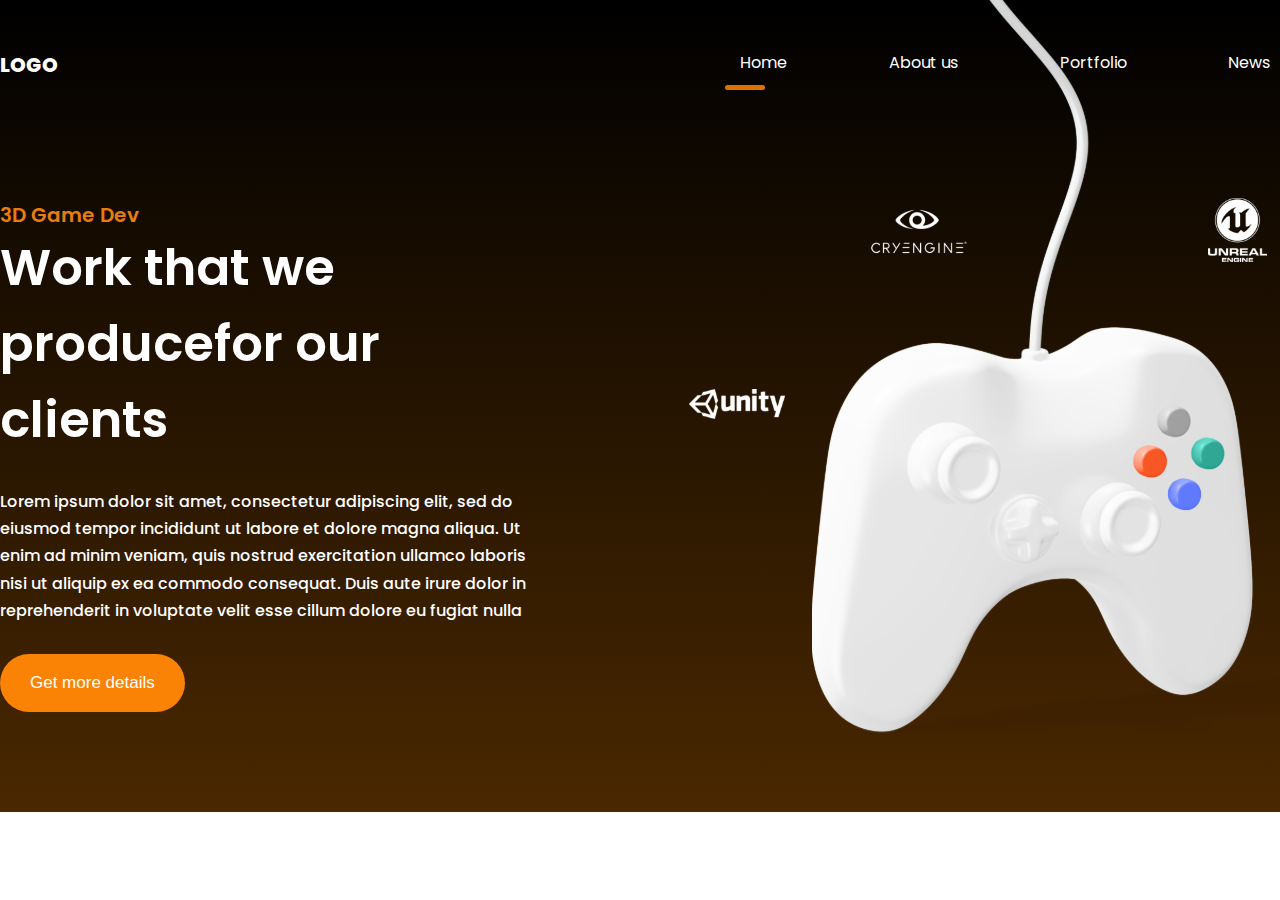
==== index.html @ ae7e540d "first commit" ====
<!DOCTYPE html>
<html lang="en">
    <head>
        <meta charset="UTF-8">
        <meta name="viewport" content="width=device-width, initial-scale=1.0">
        <title>Game Website</title>
        <link rel="stylesheet" href="/css/main.css">
    </head>
    <body>
        <div class="wrapper">
            <!-- Header Start -->
            <header class="container">
                <span class="logo"> Logo</span>
                <nav>
                    <ul>
                        <li class="active">
                            <a href="#">Home</a>
                        </li>
                        <li>
                            <a href="#">About us</a>
                        </li>
                        <li>
                            <a href="#">Portfolio</a>
                        </li>
                        <li>
                            <a href="#">News</a>
                        </li>
                        <li class="btn">
                            <a href="">Contacts</a>
                        </li>
                    </ul>
                </nav>
            </header>
            <!-- Header Finish -->
            <!-- Hero Start -->
            <div class="hero container">
                <div class="hero--info">
                    <h2>3D Game Dev</h2>
                    <h1>Work that we producefor our clients</h1>
                    <p>Lorem ipsum dolor sit amet, consectetur adipiscing elit, sed do eiusmod tempor incididunt ut labore et dolore magna aliqua. Ut enim ad minim veniam, quis nostrud exercitation ullamco laboris nisi ut aliquip ex ea commodo consequat. Duis aute irure dolor in reprehenderit in voluptate velit esse cillum dolore eu fugiat nulla</p>
                    <button class="btn">Get more details</button>
                </div>
                <img src="img/joystick.svg" alt="Joystick">
            </div>
            <!-- Hero Finish -->
        </div>
    </body>
</html>
---- css/main.css ----
@import url("https://fonts.googleapis.com/css2?family=Poppins:ital,wght@0,100;0,200;0,300;0,400;0,500;0,600;0,700;0,800;0,900;1,100;1,200;1,300;1,400;1,500;1,600;1,700;1,800;1,900&display=swap");

* {
    margin: 0;
    padding: 0;
}

body {
    font-family: 'Poppins', sans-serif;
    font-weight: 400;
    color: #fff;
    font-size: 16px;
}

/* Remove underline from links */
a {
    text-decoration: none;
}

/* Set max width for all images */
img {
    max-width: 100%;
}

/* Background gradient */
.wrapper {
    width: 100%;
    background: linear-gradient(180deg, rgba(0, 0, 0, 1) 0%, rgba(74, 40, 0, 1) 100%);
}

/* Container with max width */
.container {
    width: 1480px;
    margin: 0 auto;

}

/* Header Start */
header {
    padding: 50px 0;
}

header .logo {
    text-transform: uppercase;
    font-weight: 800;
    font-size: 20px;
}

header nav {
    float: right;
    width: 50%;
}

header nav ul {
    list-style: none;
    display: flex;
    justify-content: space-between;
    z-index: 2;
    position: relative;
}

header nav ul li {
    display: inline-block;
}

header nav ul li a {
    color: #fff;
}

header nav ul li.active::after {
    content: "";
    display: block;
    width: 40px;
    height: 5px;
    background: #DC7000;
    border-radius: 5px;
    position: relative;
    top: 10px;
    right: 15px;
}


header nav ul li:not(.active):not(.btn) a:hover {
    border-bottom: 5px solid #DC7000;
}

header nav ul li.btn a {
    background: #FA9021;
    padding: 9px 17px;
    border-radius: 5px;
    transition: all 500ms ease;
}

header nav ul li.btn a:hover {
    background: #a02604;
}

/* Header finish */

/* Hero Start */

.hero {
    padding-bottom: 100px;
    position: relative;
    z-index: 1;
}

.hero--info {
    width: 530px;
    padding-top: 70px;
}

.hero--info h2 {
    font-weight: 600;
    font-size: 20px;
    color: #E87D0E;
}

.hero--info h1 {
    font-weight: 600;
    font-size: 50px;

}

.hero--info p {
    font-weight: 500;
    line-height: 170%;
    margin: 30px 0;
}

.hero--info .btn {
    background: #FA8305;
    padding: 19px 30px;
    border-radius: 50px;
    border: 0;
    transition: all 500ms ease;
    color: #fff;
    font-size: 17px;
}

.hero--info .btn:hover {
    cursor: pointer;
    transform: scale(1.1);
}

.hero img {
    position: absolute;
    top: -150px;
    right: 0;
}
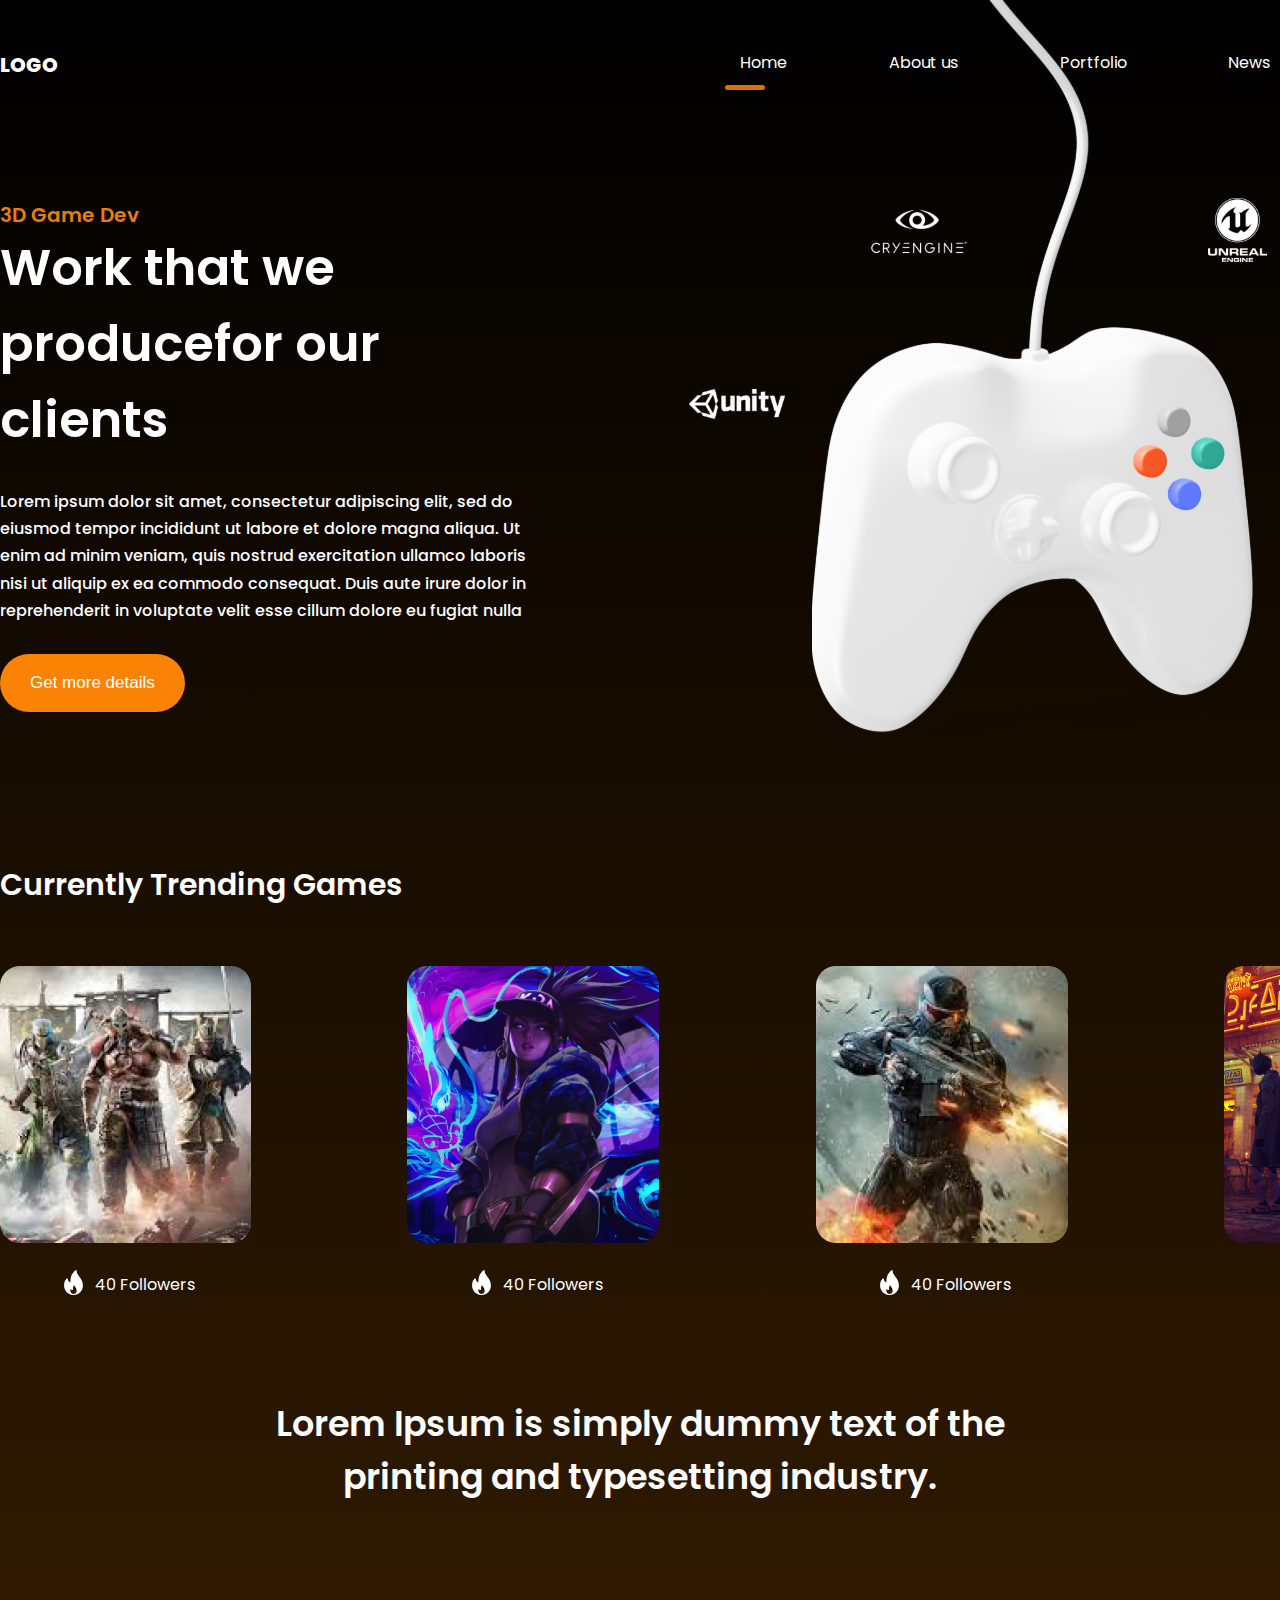
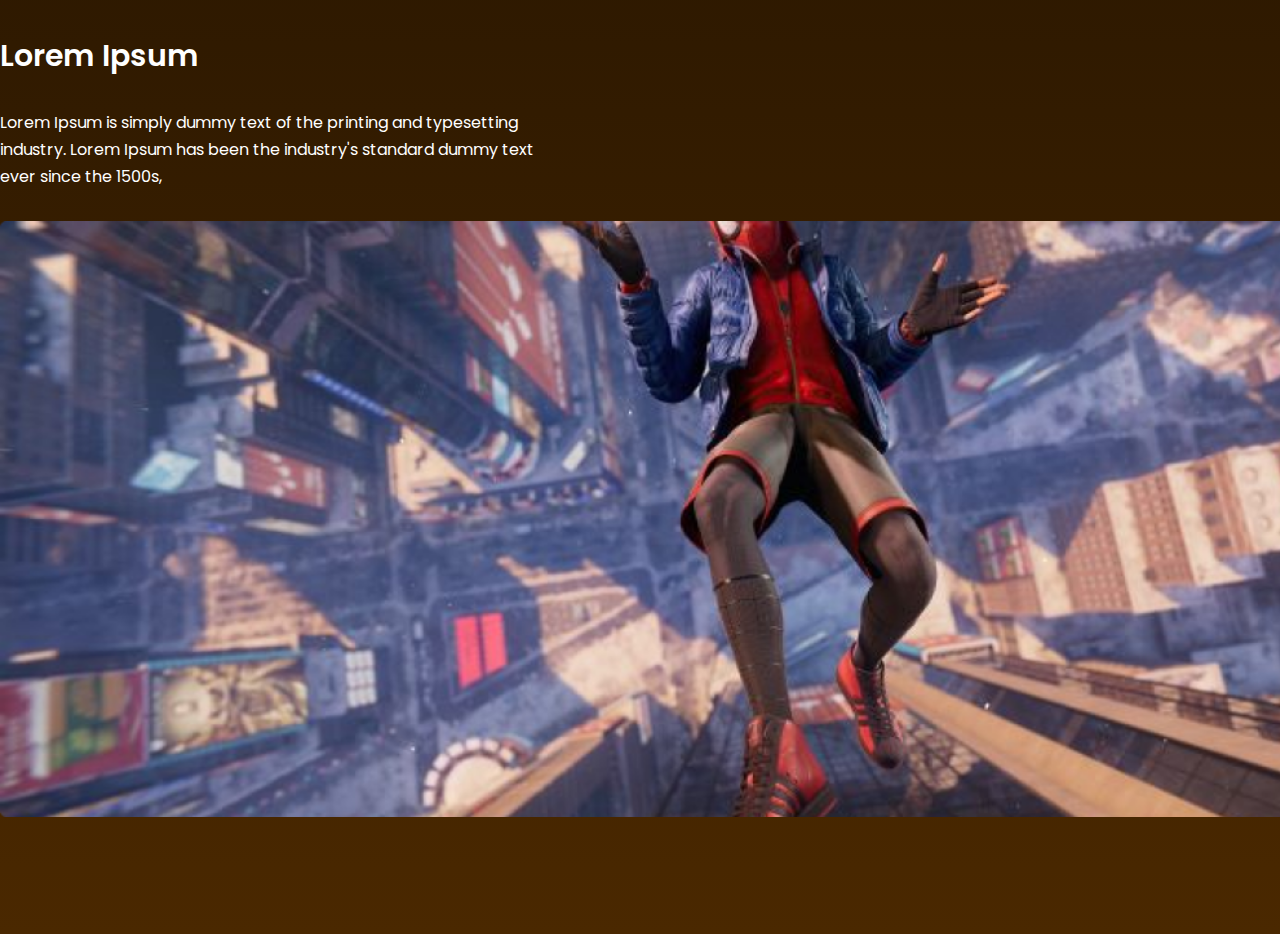
==== commit d31a3948: "added next section" ====
--- a/index.html
+++ b/index.html
@@ -43,6 +43,54 @@
                 <img src="img/joystick.svg" alt="Joystick">
             </div>
             <!-- Hero Finish -->
+            <!-- Trending Start -->
+            <div class="container trending">
+                <a href="#" class="see-all">SEE ALL</a>
+                <h3>Currently Trending Games</h3>
+                <div class="games">
+                    <div class="block">
+                        <img src="img/game1.png" alt="">
+                        <span>
+                            <img src="img/fire.png" alt="">
+                            40 Followers
+                        </span>
+                    </div>
+                    <div class="block">
+                        <img src="img/game2.png" alt="">
+                        <span>
+                            <img src="img/fire.png" alt="">
+                            40 Followers
+                        </span>
+                    </div>
+                    <div class="block">
+                        <img src="img/game3.png" alt="">
+                        <span>
+                            <img src="img/fire.png" alt="">
+                            40 Followers
+                        </span>
+                    </div>
+                    <div class="block">
+                        <img src="img/game4.png" alt="">
+                        <span>
+                            <img src="img/fire.png" alt="">
+                            40 Followers
+                        </span>
+                    </div>
+                </div>
+            </div>
+            <!-- Tranding Finish -->
+            <!-- Big Text Start -->
+            <div class="container big-text">
+                <p>Lorem Ipsum is simply dummy text of the printing and typesetting industry.</p>
+            </div>
+            <!-- Big Text Finish -->
+            <div class="container banner">
+                <h3>Lorem Ipsum</h3>
+                <p>
+                    Lorem Ipsum is simply dummy text of the printing and typesetting industry. Lorem Ipsum has been the industry's standard dummy text ever since the 1500s,
+                </p>
+                <img src="img/spiderman.png" alt="">
+            </div>
         </div>
     </body>
 </html>
--- a/css/main.css
+++ b/css/main.css
@@ -147,4 +147,80 @@
     position: absolute;
     top: -150px;
     right: 0;
+}
+
+/* Games Section */
+
+.trending {
+    padding-top: 50px;
+}
+
+.trending h3 {
+    font-weight: 600;
+    font-size: 30px;
+}
+
+.trending .see-all {
+    color: #fff;
+    background: #25211D;
+    border-radius: 5px;
+    padding: 12px 23px;
+    float: right;
+    display: block;
+    transition: all 500ms ease;
+}
+
+.trending .see-all:hover {
+    transform: scale(1.1);
+}
+
+.trending .games {
+    display: flex;
+    justify-content: space-between;
+    width: 100%;
+    padding: 50px 0;
+}
+
+.trending .games span {
+    display: block;
+    text-align: center;
+    margin-top: 20px;
+}
+
+.trending .games img {
+    position: relative;
+    top: 5px;
+    margin-right: 5px;
+}
+
+.big-text {
+
+    padding: 50px 0;
+    font-size: 35px;
+    font-weight: 600;
+    width: 800px;
+    text-align: center;
+}
+
+.banner {
+    padding: 80px 0;
+
+}
+
+.banner h3 {
+    font-weight: 600;
+    font-size: 30px;
+    margin-bottom: 30px;
+}
+
+.banner p {
+
+    line-height: 170%;
+    margin-bottom: 30px;
+    width: 550px;
+}
+
+.banner img {
+    width: 100%;
+    margin-bottom: 30px;
 }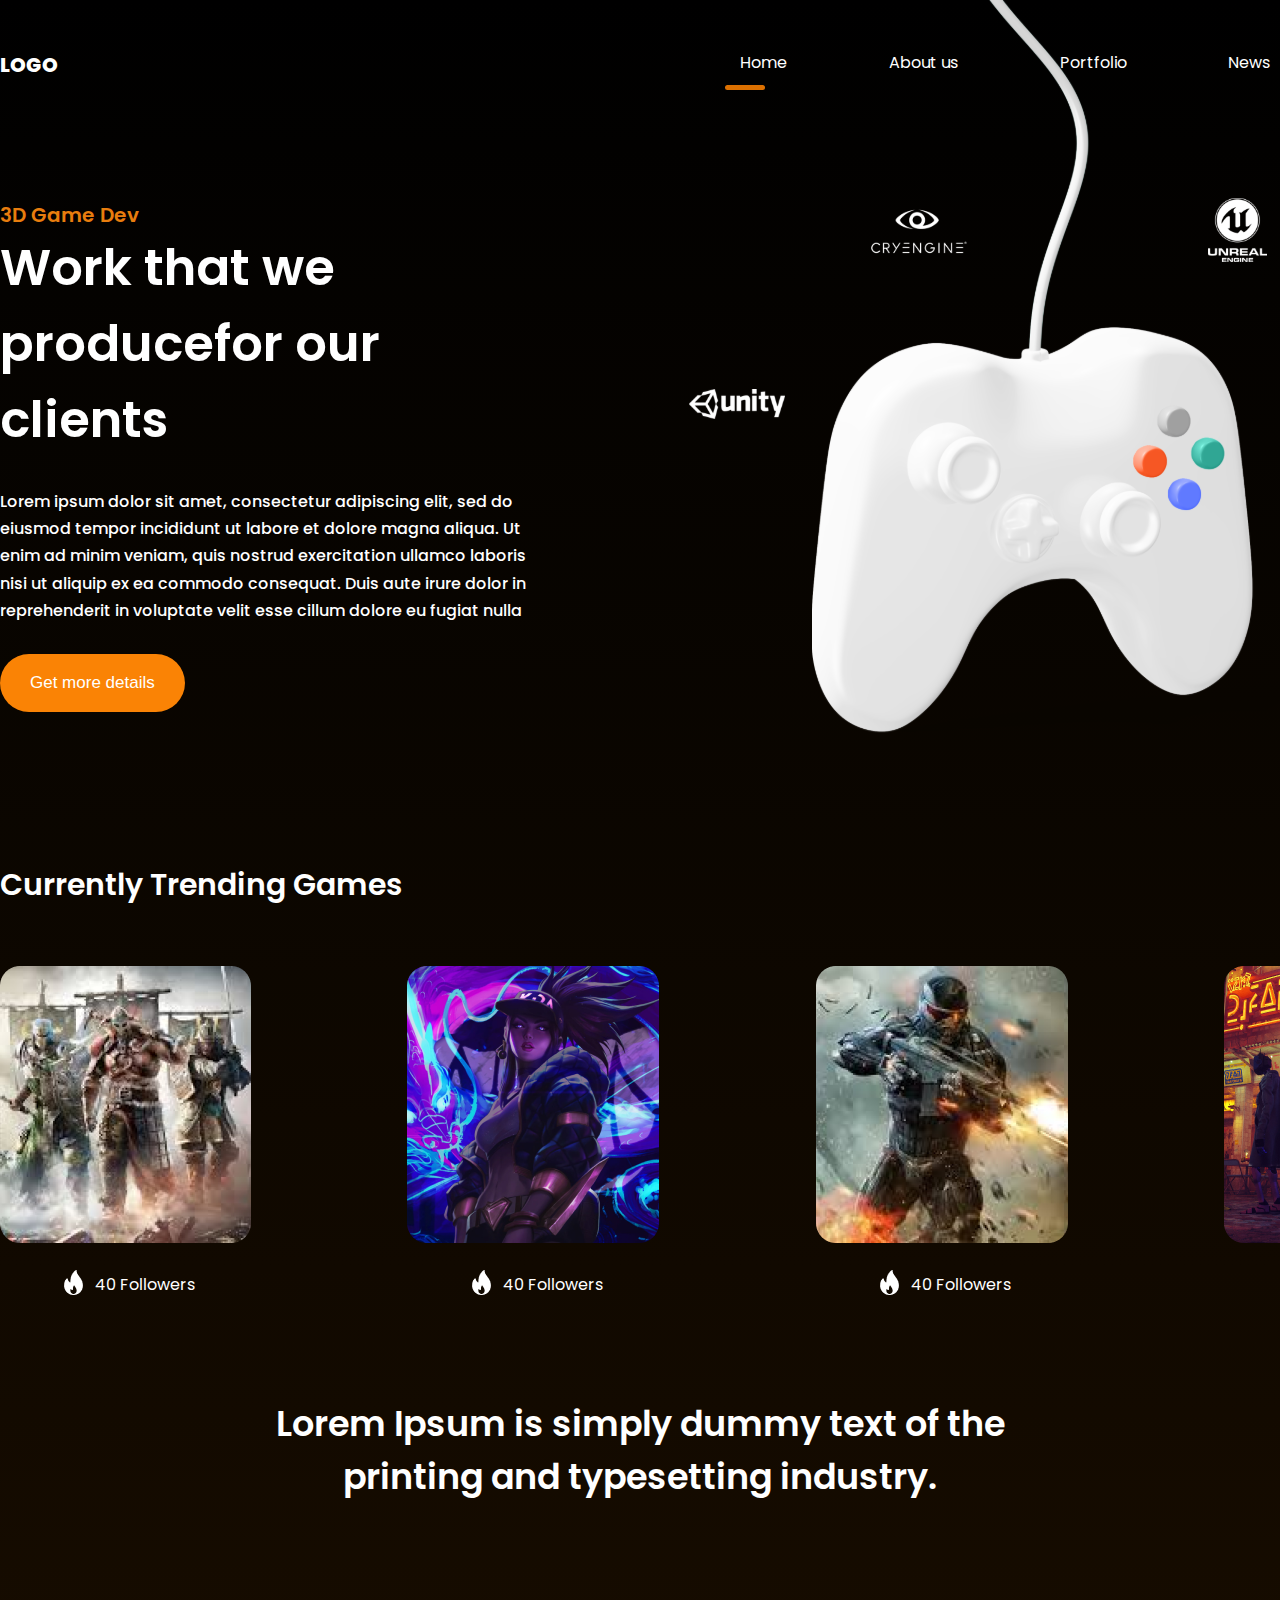
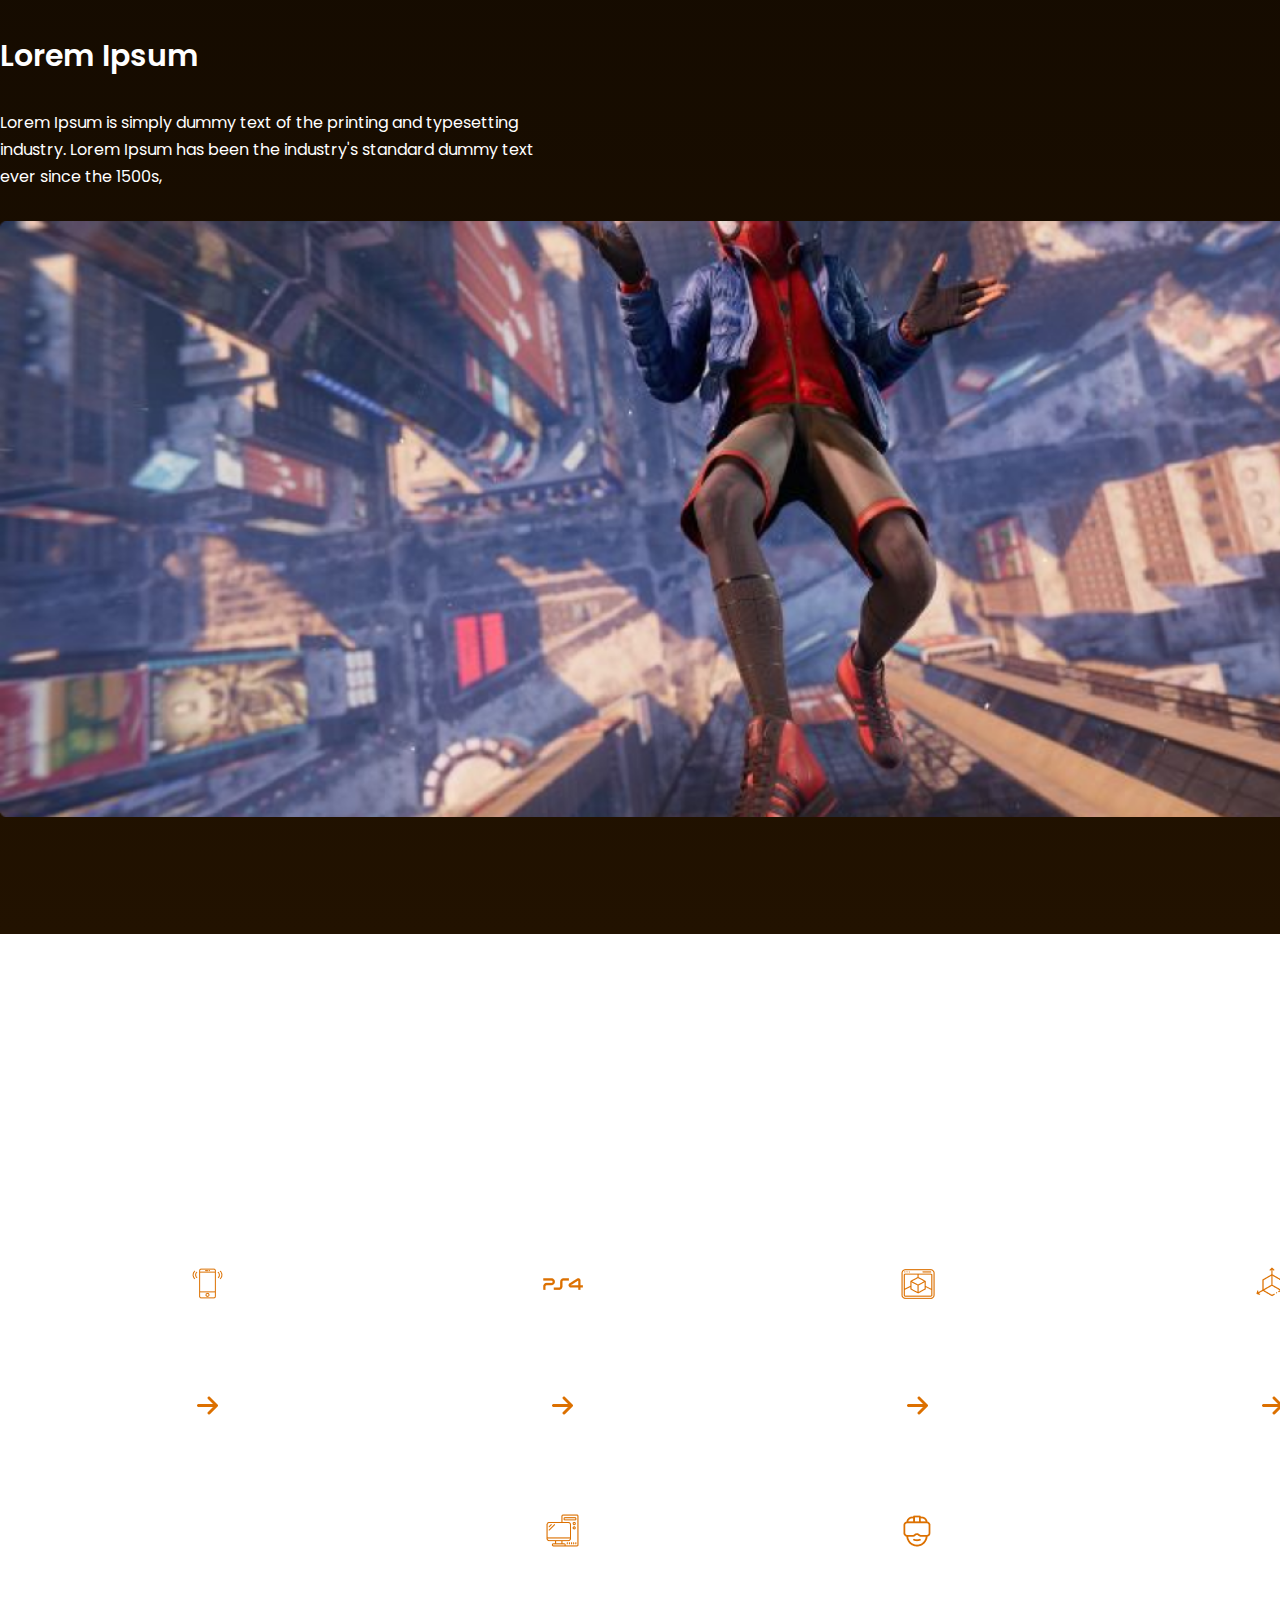
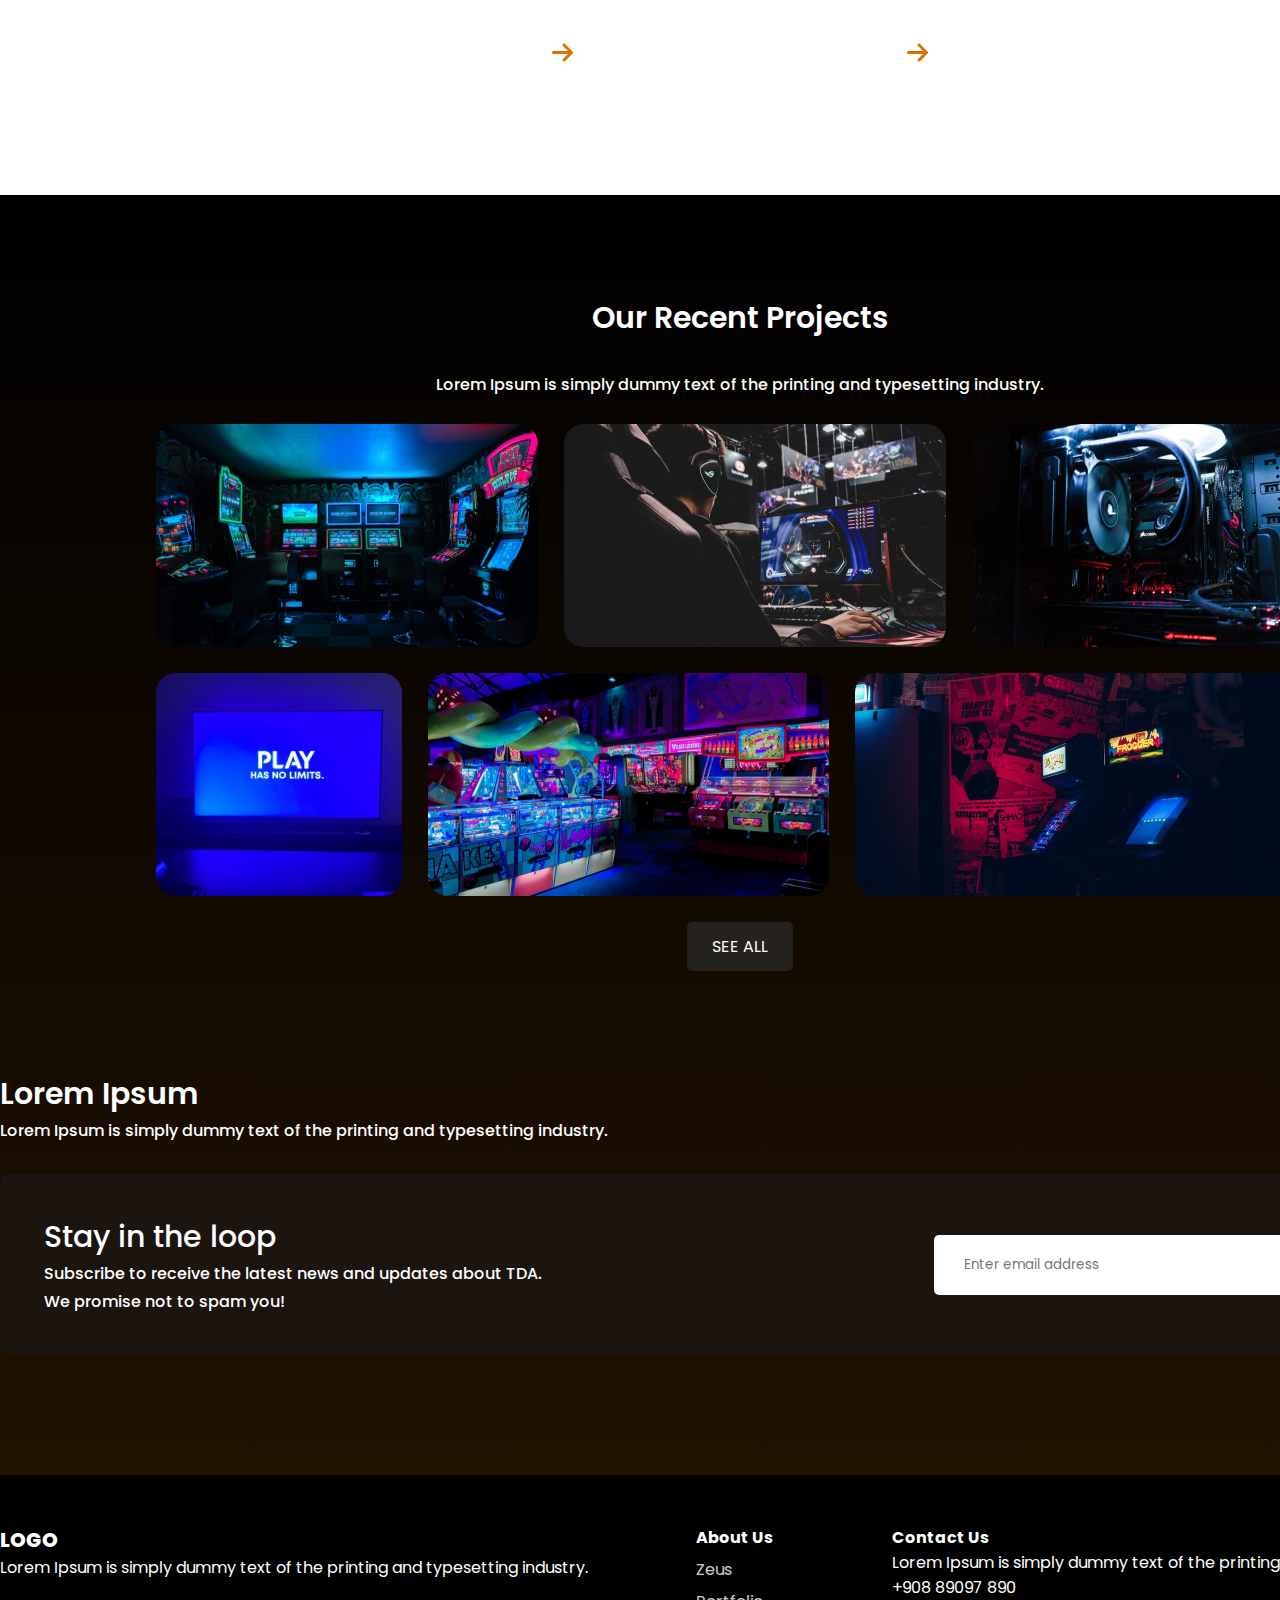
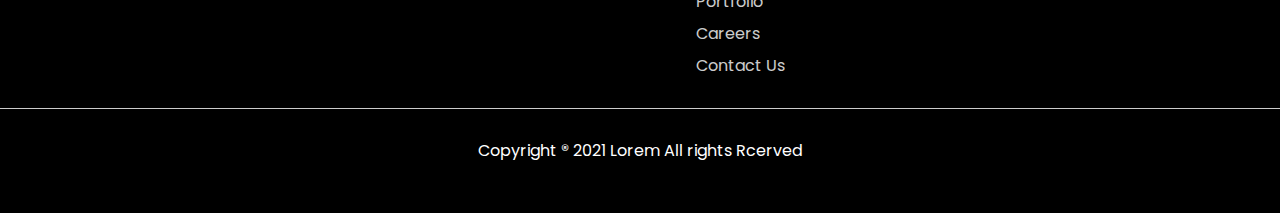
==== commit 8acc1360: "Finished first page" ====
--- a/index.html
+++ b/index.html
@@ -92,5 +92,111 @@
                 <img src="img/spiderman.png" alt="">
             </div>
         </div>
+        <div class="features">
+            <div class="container">
+                <h3>Lorem Ipsum is simply dummy text of the printing and typesetting industry.</h3>
+                <p>Lorem Ipsum is simply dummy text of the printing and typesetting industry. Lorem Ipsum has been the industry's standard dummy text ever since the 1500s,</p>
+                <div class="info">
+                    <div class="block">
+                        <img src="img/icon1.png" alt="">
+                        <p>Mobile Game Development</p>
+                        <img src="img/arrow.png" alt="">
+                    </div>
+                    <div class="block">
+                        <img src="img/icon2.png" alt="">
+                        <p>PC Game Development</p>
+                        <img src="img/arrow.png" alt="">
+                    </div>
+                    <div class="block">
+                        <img src="img/icon3.png" alt="">
+                        <p>PS4 Game Development</p>
+                        <img src="img/arrow.png" alt="">
+                    </div>
+                    <div class="block">
+                        <img src="img/icon4.png" alt="">
+                        <p>AR/VR Solutions</p>
+                        <img src="img/arrow.png" alt="">
+                    </div>
+                    <div class="block">
+                        <img src="img/icon5.png" alt="">
+                        <p>AR/ VR design</p>
+                        <img src="img/arrow.png" alt="">
+                    </div>
+                    <div class="block">
+                        <img src="img/icon6.png" alt="">
+                        <p>3D Modelings</p>
+                        <img src="img/arrow.png" alt="">
+                    </div>
+                </div>
+            </div>
+        </div>
+        <div class="wrapper">
+            <div class="container projects">
+                <h3>Our Recent Projects</h3>
+                <p>Lorem Ipsum is simply dummy text of the printing and typesetting industry.</p>
+                <div class="images">
+                    <img src="img/project.png" alt="">
+                    <img src="img/project2.png" alt="">
+                    <img src="img/project3.png" alt="">
+                </div>
+                <div class="images">
+                    <img src="img/project6.png" alt="">
+                    <img src="img/project5.png" alt="">
+                    <img src="img/project4.png" alt="">
+                </div>
+                <div class="see-all">SEE ALL</div>
+            </div>
+            <div class="container contact-us">
+                <h3>Lorem Ipsum</h3>
+                <p>Lorem Ipsum is simply dummy text of the printing and typesetting industry.</p>
+                <div class="contact-box">
+                    <div>
+                        <h4>Stay in the loop</h4>
+                        <p>
+                            Subscribe to receive the latest news and updates about TDA.
+                            We promise not to spam you!
+                        </p>
+                    </div>
+                    <div>
+                        <input type="email" id="emailField" placeholder="Enter email address">
+                        <button onclick="checkEmail()">Continue</button>
+                    </div>
+                </div>
+            </div>
+        </div>
+        <footer>
+            <div>
+                <div class="blocks container">
+                    <div>
+                        <span class="logo">logo</span>
+                        <p>Lorem Ipsum is simply dummy text of the printing and typesetting industry.</p>
+                    </div>
+                    <div>
+                        <h4>About Us</h4>
+                        <ul>
+                            <li>Zeus</li>
+                            <li>Portfolio</li>
+                            <li>Careers</li>
+                            <li>Contact Us</li>
+                        </ul>
+                    </div>
+                    <div>
+                        <h4>Contact Us</h4>
+                        <p>Lorem Ipsum is simply dummy text of the printing and typesetting industry.</p>
+                        <p>+908 89097 890</p>
+                    </div>
+                </div>
+            </div>
+            <hr>
+            <p>Copyright ® 2021 Lorem All rights Rcerved</p>
+        </footer>
+        <script>
+            function checkEmail() {
+                let email = document.querySelector('#emailField').value;
+            if(!email.includes('@') || !email.includes('.'))  alert('Please enter a valid email address');
+           else alert('Thank you for subscribing'+ email);
+           
+            }
+        </script>
     </body>
 </html>
--- a/css/main.css
+++ b/css/main.css
@@ -25,7 +25,7 @@
 /* Background gradient */
 .wrapper {
     width: 100%;
-    background: linear-gradient(180deg, rgba(0, 0, 0, 1) 0%, rgba(74, 40, 0, 1) 100%);
+    background: linear-gradient(180deg, rgba(0, 0, 0, 1) 0%, rgb(34, 18, 0) 100%);
 }
 
 /* Container with max width */
@@ -40,7 +40,8 @@
     padding: 50px 0;
 }
 
-header .logo {
+header .logo,
+footer .blocks .logo {
     text-transform: uppercase;
     font-weight: 800;
     font-size: 20px;
@@ -84,14 +85,16 @@
     border-bottom: 5px solid #DC7000;
 }
 
-header nav ul li.btn a {
+header nav ul li.btn a,
+.contact-us .contact-box button {
     background: #FA9021;
     padding: 9px 17px;
     border-radius: 5px;
     transition: all 500ms ease;
 }
 
-header nav ul li.btn a:hover {
+header nav ul li.btn a:hover,
+.contact-us .contact-box button:hover {
     background: #a02604;
 }
 
@@ -160,7 +163,8 @@
     font-size: 30px;
 }
 
-.trending .see-all {
+.trending .see-all,
+.projects .see-all {
     color: #fff;
     background: #25211D;
     border-radius: 5px;
@@ -170,7 +174,10 @@
     transition: all 500ms ease;
 }
 
-.trending .see-all:hover {
+
+
+.trending .see-all:hover,
+.projects .see-all:hover {
     transform: scale(1.1);
 }
 
@@ -223,4 +230,210 @@
 .banner img {
     width: 100%;
     margin-bottom: 30px;
+}
+
+/* Images Section */
+
+.features {
+    background: url(/img/bg.png) no-repeat center center fixed;
+    background-size: cover;
+    padding: 80px 0;
+}
+
+.features h3 {
+    font-weight: 600;
+    font-size: 30px;
+    margin-bottom: 30px;
+    text-align: center;
+    max-width: 800px;
+    margin-left: auto;
+    margin-right: auto;
+    color: #fff;
+}
+
+.features p {
+    font-size: 16px;
+    font-weight: 500;
+    line-height: 170%;
+    text-align: center;
+    margin-left: auto;
+    margin-right: auto;
+    color: #fff;
+    margin-bottom: 30px;
+
+    max-width: 800px;
+
+}
+
+.features .info {
+    display: flex;
+    justify-content: center;
+    flex-wrap: wrap;
+}
+
+.features .info .block {
+    text-align: center;
+    width: 20%;
+    margin: 30px 2%;
+
+}
+
+.features .info .block img {
+    margin-bottom: 15px;
+}
+
+/* Projects Section */
+
+.projects {
+    padding: 100px 0;
+
+}
+
+.projects h3 {
+    font-weight: 600;
+    font-size: 30px;
+    margin-bottom: 30px;
+    text-align: center;
+}
+
+.projects p {
+    font-size: 16px;
+    font-weight: 500;
+    line-height: 170%;
+    margin-bottom: 40px 0;
+    text-align: center;
+
+}
+
+.projects .images {
+    display: flex;
+    justify-content: center;
+    flex-wrap: wrap;
+    margin: 26px 0;
+}
+
+.projects img {
+    margin: 0 13px;
+}
+
+.projects .see-all {
+    float: none;
+    width: 60px;
+    text-align: center;
+    margin: 0 auto;
+}
+
+/* ContactUs Section  */
+
+.contact-us {
+    padding-bottom: 120px;
+}
+
+.contact-us h3 {
+    font-weight: 600;
+    font-size: 30px;
+
+
+}
+
+.contact-us p {
+    font-size: 16px;
+    font-weight: 500;
+    line-height: 170%;
+    margin-bottom: 74px 0;
+
+
+
+}
+
+.contact-us .contact-box {
+    width: 94%;
+    background: #1C140F;
+    margin-top: 30px;
+    border-radius: 10px;
+    padding: 40px 3%;
+    display: flex;
+    justify-content: space-between;
+    align-items: center;
+}
+
+.contact-us .contact-box h4 {
+    font-size: 30px;
+    font-weight: 500;
+
+}
+
+.contact-us .contact-box p {
+    width: 500px;
+
+}
+
+.contact-us .contact-box input {
+    background: #fff;
+    outline: none;
+    border: 0;
+    border-radius: 5px;
+    width: 380px;
+    font-family: 'Poppins', sans-serif;
+    font-weight: 400;
+    padding: 20px 30px;
+    position: relative;
+    right: -100px;
+    z-index: 1;
+    padding-right: 100px;
+}
+
+.contact-us .contact-box input::placeholder {
+    columns: #898989;
+}
+
+.contact-us .contact-box button {
+    cursor: pointer;
+    z-index: 2;
+    border: 0;
+    padding: 13px 17px;
+    position: relative;
+    color: #fff;
+}
+
+/* Footer Section */
+footer {
+    background: #000000;
+    padding: 50px 0;
+}
+
+footer .blocks {
+    display: flex;
+    justify-content: space-between;
+}
+
+footer .blocs p {
+    width: 300px;
+    margin: 15px 0;
+
+}
+
+.footer .blocks h4 {
+    font-weight: 500;
+    font-size: 17px;
+}
+
+footer .blocks ul {
+    list-style: none;
+}
+
+footer .blocks ul li {
+    margin-top: 7px;
+    opacity: 0.8;
+}
+
+footer hr {
+    margin: 30px 0;
+    border: 0;
+    height: 0.6px;
+    background: #ccc;
+}
+
+footer>p {
+    text-align: center;
 }